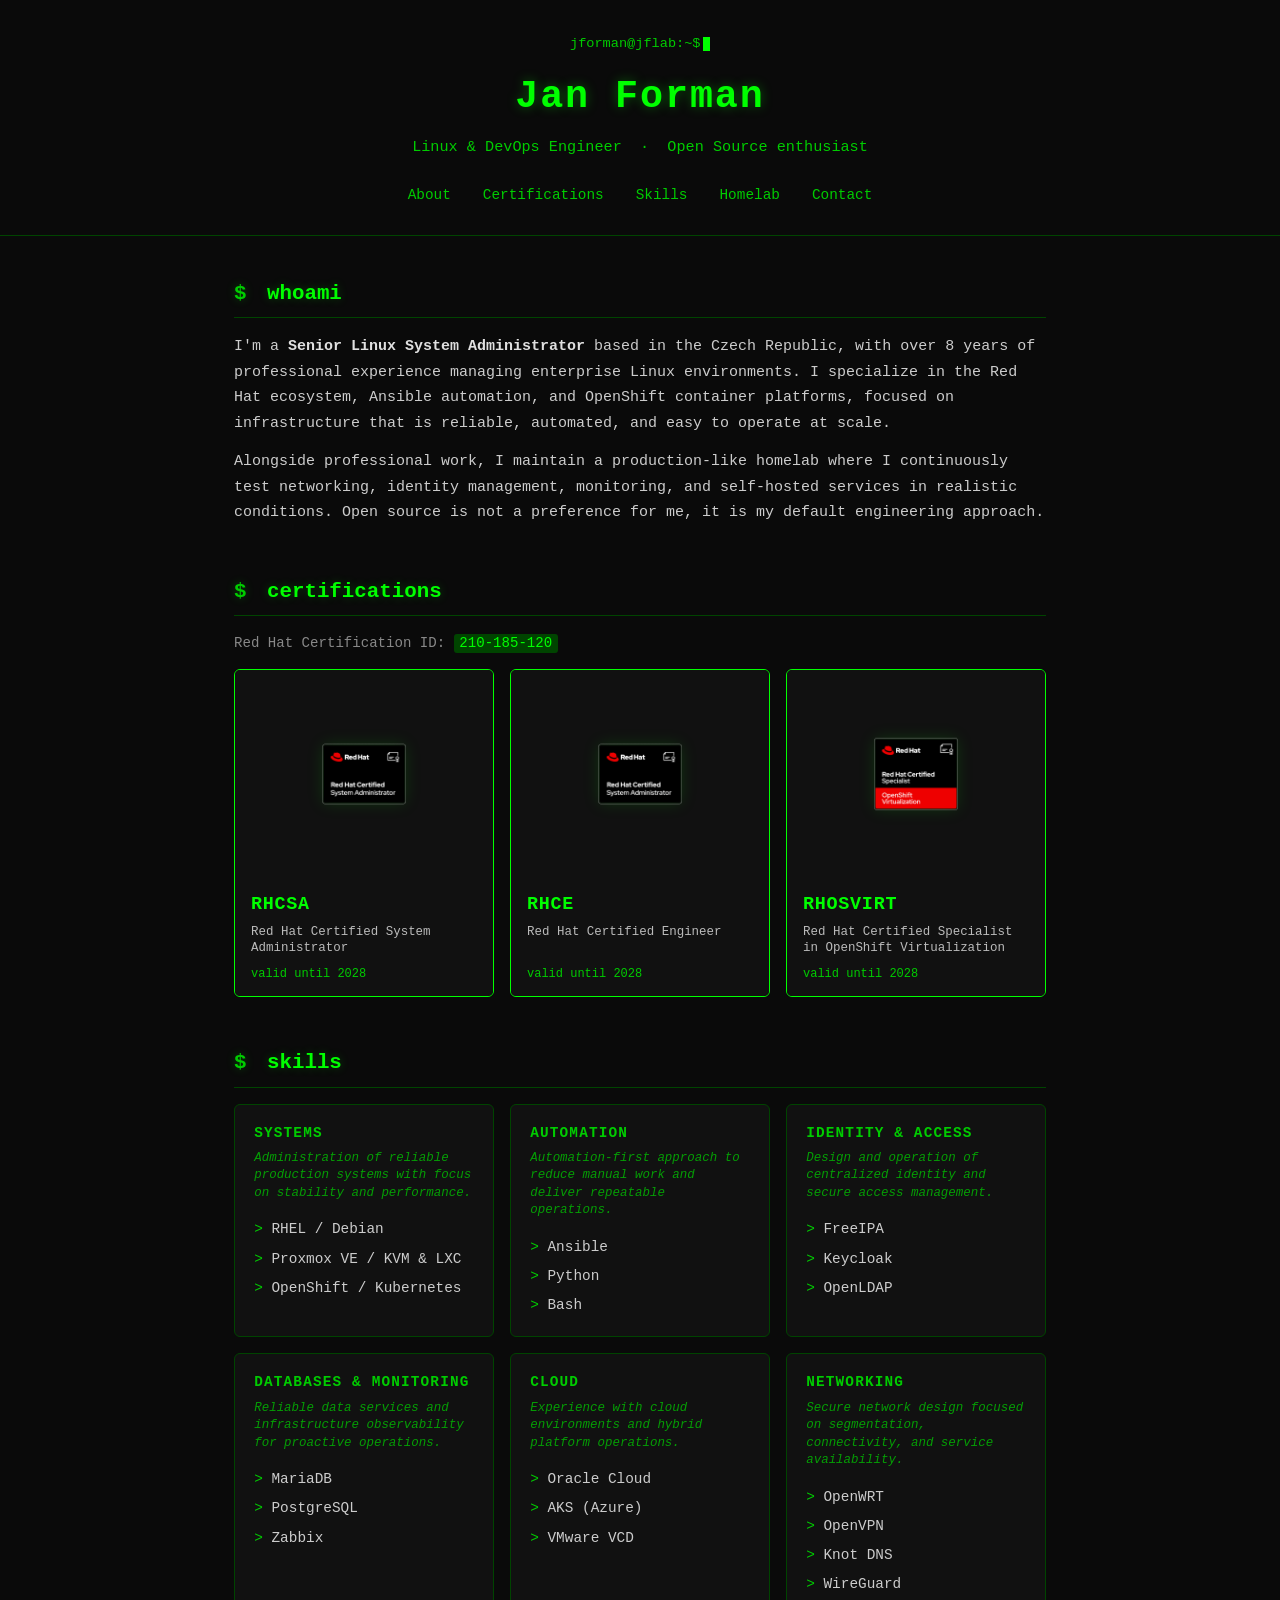
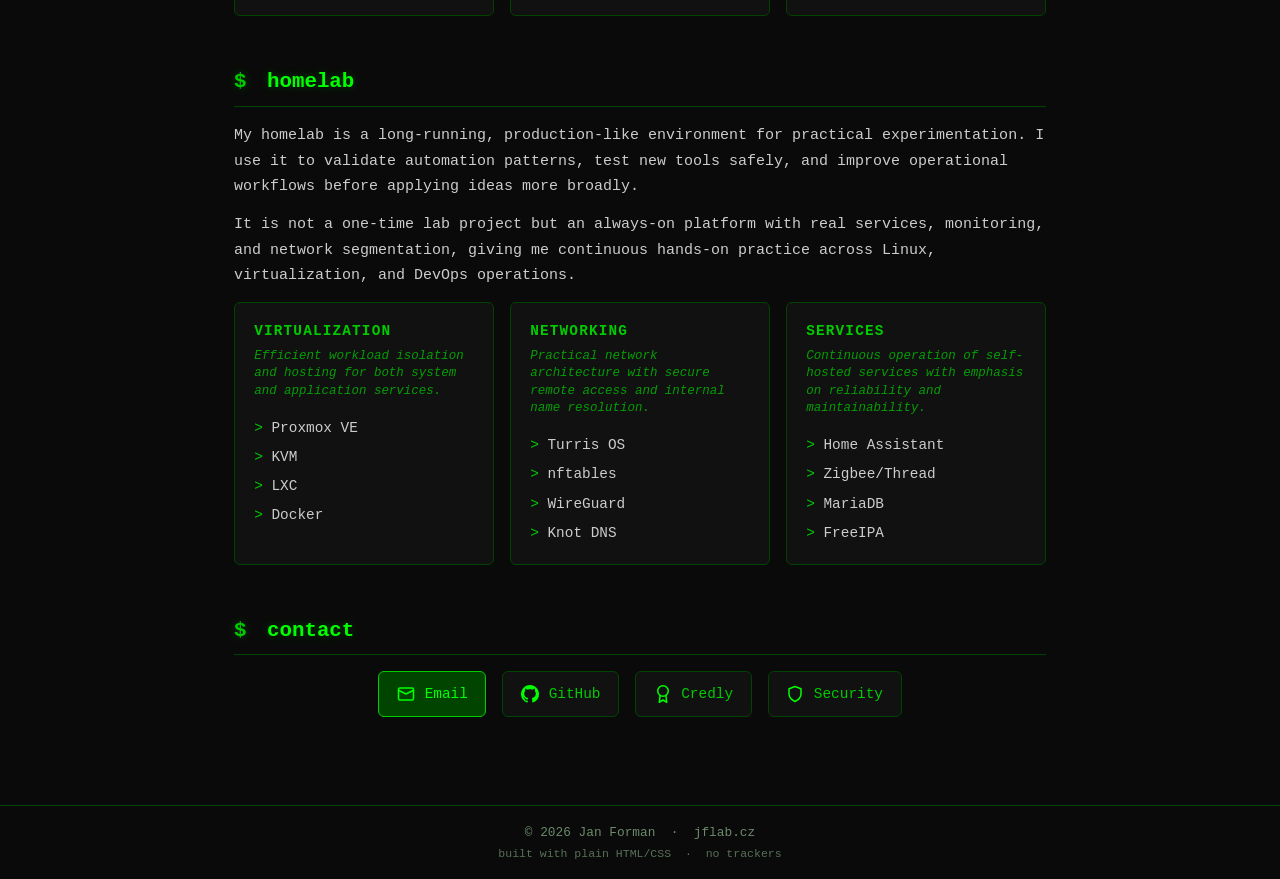
==== index.html @ ca6d727a "Serve cert badge images locally from static/badges Co-Authored-By: Claude Fable 5 <noreply@anthropic" ====
<!DOCTYPE html>
<html lang="en">
<head>
  <meta charset="UTF-8" />
  <meta name="viewport" content="width=device-width, initial-scale=1.0" />
  <title>Jan Forman - Linux/DevOps</title>
  <meta name="description" content="Jan Forman — Senior Linux System Administrator & DevOps Engineer. 8+ years of enterprise Linux, Red Hat certified (RHCSA, RHCE, OpenShift), Ansible automation, open source." />
  <meta name="author" content="Jan Forman" />
  <meta name="theme-color" content="#0a0a0a" />
  <link rel="canonical" href="https://www.jflab.cz/" />
  <meta property="og:type" content="website" />
  <meta property="og:url" content="https://www.jflab.cz/" />
  <meta property="og:title" content="Jan Forman - Linux/DevOps" />
  <meta property="og:description" content="Senior Linux System Administrator & DevOps Engineer. 8+ years of enterprise Linux, Red Hat certified, Ansible automation, open source." />
  <meta name="twitter:card" content="summary" />
  <link rel="icon" type="image/svg+xml" href="static/favicon.svg" />
  <link rel="stylesheet" href="static/styles.css" />
</head>
<body>
  <header class="site-header">
    <div class="header-inner">
      <p class="shell-line" aria-hidden="true">jforman@jflab:~$<span class="cursor"></span></p>
      <h1>Jan Forman</h1>
      <p class="tagline">Linux &amp; DevOps Engineer &nbsp;·&nbsp; Open Source enthusiast</p>
      <nav class="site-nav" aria-label="Main">
        <a href="#about">About</a>
        <a href="#certifications">Certifications</a>
        <a href="#skills">Skills</a>
        <a href="#homelab">Homelab</a>
        <a href="#contact">Contact</a>
      </nav>
    </div>
  </header>

  <main class="site-main">

<section id="about" class="section">
  <h2><span class="prompt" aria-hidden="true">$</span> whoami</h2>
  <p>
    I'm a <strong>Senior Linux System Administrator</strong> based in the Czech Republic, with over 8 years of
    professional experience managing enterprise Linux environments. I specialize in the Red Hat ecosystem,
    Ansible automation, and OpenShift container platforms, focused on infrastructure that is reliable,
    automated, and easy to operate at scale.
  </p>
  <p>
    Alongside professional work, I maintain a production-like homelab where I continuously test networking,
    identity management, monitoring, and self-hosted services in realistic conditions. Open source is not a
    preference for me, it is my default engineering approach.
  </p>
</section>

<section id="certifications" class="section">
  <h2><span class="prompt" aria-hidden="true">$</span> certifications</h2>
  <p class="cert-meta">
    Red Hat Certification ID:
    <a href="https://rhtapps.redhat.com/verify?certId=210-185-120" target="_blank" rel="noopener">
      <code>210-185-120</code>
    </a>
  </p>

  <div class="cert-grid">

    <!-- RHCSA -->
    <div class="cert-card">
      <a class="cert-badge" href="https://www.credly.com/badges/d0f8358e-c90b-48b4-a07c-50c3ff8acb03" target="_blank" rel="noopener">
        <img src="static/badges/rhcsa.png"
             alt="RHCSA badge" class="cert-img" width="160" height="160" loading="lazy" />
      </a>
      <div class="cert-label">
        <strong>RHCSA</strong>
        <span class="cert-name">Red Hat Certified System Administrator</span>
        <span class="cert-dates">valid until 2028</span>
      </div>
    </div>

    <!-- RHCE -->
    <div class="cert-card">
      <a class="cert-badge" href="https://www.credly.com/badges/4b263b5a-d915-4e40-8b89-5a761ccdc5fe" target="_blank" rel="noopener">
        <img src="static/badges/rhce.png"
             alt="RHCE badge" class="cert-img" width="160" height="160" loading="lazy" />
      </a>
      <div class="cert-label">
        <strong>RHCE</strong>
        <span class="cert-name">Red Hat Certified Engineer</span>
        <span class="cert-dates">valid until 2028</span>
      </div>
    </div>

    <!-- OpenShift Virtualization -->
    <div class="cert-card">
      <a class="cert-badge" href="https://www.credly.com/badges/3313a051-f166-4c48-84d3-2f35e83e3b36" target="_blank" rel="noopener">
        <img src="static/badges/rhosvirt.png"
             alt="RHOSVIRT badge" class="cert-img" width="160" height="160" loading="lazy" />
      </a>
      <div class="cert-label">
        <strong>RHOSVIRT</strong>
        <span class="cert-name">Red Hat Certified Specialist in OpenShift Virtualization</span>
        <span class="cert-dates">valid until 2028</span>
      </div>
    </div>

  </div>
</section>

<section id="skills" class="section">
  <h2><span class="prompt" aria-hidden="true">$</span> skills</h2>
  <div class="skills-grid">
    <div class="skill-group">
      <h3>Systems</h3>
      <p class="skill-context">Administration of reliable production systems with focus on stability and performance.</p>
      <ul>
        <li>RHEL / Debian</li>
        <li>Proxmox VE / KVM &amp; LXC</li>
        <li>OpenShift / Kubernetes</li>
      </ul>
    </div>
    <div class="skill-group">
      <h3>Automation</h3>
      <p class="skill-context">Automation-first approach to reduce manual work and deliver repeatable operations.</p>
      <ul>
        <li>Ansible</li>
        <li>Python</li>
        <li>Bash</li>
      </ul>
    </div>
    <div class="skill-group">
      <h3>Identity &amp; Access</h3>
      <p class="skill-context">Design and operation of centralized identity and secure access management.</p>
      <ul>
        <li>FreeIPA</li>
        <li>Keycloak</li>
        <li>OpenLDAP</li>
      </ul>
    </div>
    <div class="skill-group">
      <h3>Databases &amp; Monitoring</h3>
      <p class="skill-context">Reliable data services and infrastructure observability for proactive operations.</p>
      <ul>
        <li>MariaDB</li>
        <li>PostgreSQL</li>
        <li>Zabbix</li>
      </ul>
    </div>
    <div class="skill-group">
      <h3>Cloud</h3>
      <p class="skill-context">Experience with cloud environments and hybrid platform operations.</p>
      <ul>
        <li>Oracle Cloud</li>
        <li>AKS (Azure)</li>
        <li>VMware VCD</li>
      </ul>
    </div>
    <div class="skill-group">
      <h3>Networking</h3>
      <p class="skill-context">Secure network design focused on segmentation, connectivity, and service availability.</p>
      <ul>
        <li>OpenWRT</li>
        <li>OpenVPN</li>
        <li>Knot DNS</li>
        <li>WireGuard</li>
      </ul>
    </div>
  </div>
</section>

<section id="homelab" class="section">
  <h2><span class="prompt" aria-hidden="true">$</span> homelab</h2>
  <p>
    My homelab is a long-running, production-like environment for practical experimentation. I use it to
    validate automation patterns, test new tools safely, and improve operational workflows before applying
    ideas more broadly.
  </p>
  <p>
    It is not a one-time lab project but an always-on platform with real services, monitoring, and network
    segmentation, giving me continuous hands-on practice across Linux, virtualization, and DevOps operations.
  </p>
  <div class="skills-grid">
    <div class="skill-group">
      <h3>Virtualization</h3>
      <p class="skill-context">Efficient workload isolation and hosting for both system and application services.</p>
      <ul>
        <li>Proxmox VE</li>
        <li>KVM</li>
        <li>LXC</li>
        <li>Docker</li>
      </ul>
    </div>
    <div class="skill-group">
      <h3>Networking</h3>
      <p class="skill-context">Practical network architecture with secure remote access and internal name resolution.</p>
      <ul>
        <li>Turris OS</li>
        <li>nftables</li>
        <li>WireGuard</li>
        <li>Knot DNS</li>
      </ul>
    </div>
    <div class="skill-group">
      <h3>Services</h3>
      <p class="skill-context">Continuous operation of self-hosted services with emphasis on reliability and maintainability.</p>
      <ul>
        <li>Home Assistant</li>
        <li>Zigbee/Thread</li>
        <li>MariaDB</li>
        <li>FreeIPA</li>
      </ul>
    </div>
  </div>
</section>

<section id="contact" class="section">
  <h2><span class="prompt" aria-hidden="true">$</span> contact</h2>
  <div class="contact-links">
    <a class="contact-link contact-link--primary" href="mailto:jforman@jflab.cz">
      <svg class="icon" viewBox="0 0 24 24" width="18" height="18" fill="none" stroke="currentColor" stroke-width="2" stroke-linecap="round" stroke-linejoin="round" aria-hidden="true">
        <rect x="2" y="4" width="20" height="16" rx="2" />
        <path d="m22 7-10 5L2 7" />
      </svg>
      <span>Email</span>
    </a>
    <a class="contact-link" href="https://github.com/jforman96" target="_blank" rel="noopener">
      <svg class="icon" viewBox="0 0 16 16" width="18" height="18" fill="currentColor" aria-hidden="true">
        <path d="M8 0C3.58 0 0 3.58 0 8c0 3.54 2.29 6.53 5.47 7.59.4.07.55-.17.55-.38 0-.19-.01-.82-.01-1.49-2.01.37-2.53-.49-2.69-.94-.09-.23-.48-.94-.82-1.13-.28-.15-.68-.52-.01-.53.63-.01 1.08.58 1.23.82.72 1.21 1.87.87 2.33.66.07-.52.28-.87.51-1.07-1.78-.2-3.64-.89-3.64-3.95 0-.87.31-1.59.82-2.15-.08-.2-.36-1.02.08-2.12 0 0 .67-.21 2.2.82.64-.18 1.32-.27 2-.27.68 0 1.36.09 2 .27 1.53-1.04 2.2-.82 2.2-.82.44 1.1.16 1.92.08 2.12.51.56.82 1.27.82 2.15 0 3.07-1.87 3.75-3.65 3.95.29.25.54.73.54 1.48 0 1.07-.01 1.93-.01 2.2 0 .21.15.46.55.38A8.01 8.01 0 0 0 16 8c0-4.42-3.58-8-8-8z" />
      </svg>
      <span>GitHub</span>
    </a>
    <a class="contact-link" href="https://www.credly.com/users/jforman/badges" target="_blank" rel="noopener">
      <svg class="icon" viewBox="0 0 24 24" width="18" height="18" fill="none" stroke="currentColor" stroke-width="2" stroke-linecap="round" stroke-linejoin="round" aria-hidden="true">
        <circle cx="12" cy="8" r="7" />
        <polyline points="8.21 13.89 7 23 12 20 17 23 15.79 13.88" />
      </svg>
      <span>Credly</span>
    </a>
    <a class="contact-link" href=".well-known/security.txt" target="_blank" rel="noopener">
      <svg class="icon" viewBox="0 0 24 24" width="18" height="18" fill="none" stroke="currentColor" stroke-width="2" stroke-linecap="round" stroke-linejoin="round" aria-hidden="true">
        <path d="M12 22s8-4 8-10V5l-8-3-8 3v7c0 6 8 10 8 10z" />
      </svg>
      <span>Security</span>
    </a>
  </div>
</section>

  </main>

  <footer class="site-footer">
    <p>&copy; <span id="year"></span> Jan Forman &nbsp;·&nbsp; jflab.cz</p>
    <p class="footer-note">built with plain HTML/CSS &nbsp;·&nbsp; no trackers</p>
    <script>document.getElementById('year').textContent = new Date().getFullYear();</script>
  </footer>

</body>
</html>
---- static/styles.css ----
/* ── Reset & base ───────────────────────────────── */
*, *::before, *::after { box-sizing: border-box; margin: 0; padding: 0; }

:root {
  --green:      #00ff00;
  --green-dim:  #00cc00;
  --green-dark: #004400;
  --bg:         #0a0a0a;
  --bg-card:    #111111;
  --border:     #1a3a1a;
  --text:       #cccccc;
  --text-muted: #6b8a6b;
  --font:       ui-monospace, SFMono-Regular, Menlo, Consolas, 'Courier New', monospace;
}

html { scroll-behavior: smooth; }

body {
  background: var(--bg);
  color: var(--text);
  font-family: var(--font);
  font-size: 15px;
  line-height: 1.7;
  min-height: 100vh;
  display: flex;
  flex-direction: column;
}

::selection { background: var(--green-dark); color: var(--green); }

a { color: var(--green-dim); text-decoration: none; }
a:hover { color: var(--green); text-decoration: underline; }

:focus-visible {
  outline: 2px solid var(--green);
  outline-offset: 2px;
  border-radius: 2px;
}

code {
  background: var(--green-dark);
  color: var(--green);
  padding: 0.1em 0.4em;
  border-radius: 3px;
  font-family: var(--font);
}

/* ── Header ─────────────────────────────────────── */
.site-header {
  border-bottom: 1px solid var(--green-dark);
  padding: 2rem 1.5rem 1.5rem;
  text-align: center;
}

.header-inner { max-width: 860px; margin: 0 auto; }

.shell-line {
  color: var(--green-dim);
  font-size: 0.85rem;
  margin-bottom: 0.6rem;
}

.cursor {
  display: inline-block;
  width: 0.55em;
  height: 1em;
  margin-left: 0.15em;
  vertical-align: text-bottom;
  background: var(--green);
}

@media (prefers-reduced-motion: no-preference) {
  .cursor { animation: blink 1.1s steps(1) infinite; }
  @keyframes blink { 50% { opacity: 0; } }
}

.site-header h1 {
  color: var(--green);
  font-size: 2.4rem;
  letter-spacing: 0.05em;
  margin-bottom: 0.3rem;
  text-shadow: 0 0 12px rgba(0, 255, 0, 0.35);
}

.tagline {
  color: var(--green-dim);
  font-size: 0.95rem;
  margin-bottom: 1.2rem;
}

.site-nav { display: flex; flex-wrap: wrap; justify-content: center; gap: 0.4rem 1.2rem; }
.site-nav a {
  color: var(--green-dim);
  font-size: 0.9rem;
  padding: 0.2rem 0.4rem;
  border-radius: 3px;
  transition: background 0.15s;
}
.site-nav a:hover { background: var(--green-dark); color: var(--green); text-decoration: none; }

/* ── Main ────────────────────────────────────────── */
.site-main { flex: 1; max-width: 860px; width: 100%; margin: 0 auto; padding: 2.5rem 1.5rem; }

/* ── Sections ────────────────────────────────────── */
.section { margin-bottom: 3rem; }

.section h2 {
  color: var(--green);
  font-size: 1.3rem;
  margin-bottom: 1rem;
  padding-bottom: 0.4rem;
  border-bottom: 1px solid var(--green-dark);
  text-shadow: 0 0 10px rgba(0, 255, 0, 0.25);
}

.prompt { color: var(--green-dim); margin-right: 0.5rem; user-select: none; }

.section p { margin-bottom: 0.8rem; }
.section strong { color: #e0e0e0; }

/* ── Certifications ──────────────────────────────── */
.cert-meta { font-size: 0.88rem; color: #888; margin-bottom: 1.4rem; }

.cert-grid {
  display: grid;
  grid-template-columns: repeat(3, 1fr);
  gap: 1rem;
}

.cert-card {
  border: 1px solid var(--green);
  border-radius: 6px;
  overflow: hidden;
  display: flex;
  flex-direction: column;
}

.cert-badge {
  display: flex;
  justify-content: center;
  align-items: center;
  padding: 1.5rem 1rem;
  background: var(--bg-card);
  text-decoration: none;
}

.cert-badge:hover { background: #161616; }

.cert-img {
  width: 160px;
  height: 160px;
  object-fit: contain;
  display: block;
  filter: drop-shadow(0 0 8px rgba(0, 255, 0, 0.15));
  transition: filter 0.2s;
}

.cert-badge:hover .cert-img {
  filter: drop-shadow(0 0 14px rgba(0, 255, 0, 0.35));
}

.cert-label {
  background: var(--bg-card);
  padding: 0.7rem 1rem;
  display: flex;
  flex-direction: column;
  gap: 0.2rem;
  flex: 1;
}

.cert-label strong {
  color: var(--green);
  font-size: 1.15rem;
  letter-spacing: 0.04em;
}

.cert-name {
  color: #bbb;
  font-size: 0.78rem;
  line-height: 1.3;
  display: block;
  min-height: 2.6em;
}

.cert-dates {
  color: var(--green-dim);
  font-size: 0.75rem;
  margin-top: 0.3rem;
}

/* ── Skills ──────────────────────────────────────── */
.skills-grid {
  display: grid;
  grid-template-columns: repeat(auto-fit, minmax(200px, 1fr));
  gap: 1rem;
}

.skill-group {
  background: var(--bg-card);
  border: 1px solid var(--green-dark);
  border-radius: 6px;
  padding: 1rem 1.2rem;
}

.skill-group h3 {
  color: var(--green-dim);
  font-size: 0.9rem;
  text-transform: uppercase;
  letter-spacing: 0.08em;
  margin-bottom: 0.3rem;
}

.skill-context {
  color: var(--green-dim);
  font-size: 0.78rem;
  font-style: italic;
  opacity: 0.75;
  margin-bottom: 0.6rem;
  line-height: 1.4;
}

.skill-group ul { list-style: none; padding: 0; }
.skill-group li { padding: 0.15rem 0; font-size: 0.9rem; }
.skill-group li::before { content: '> '; color: var(--green-dim); }

/* ── Contact ─────────────────────────────────────── */
.contact-links {
  display: flex;
  flex-wrap: wrap;
  justify-content: center;
  gap: 1rem;
  margin-top: 0.8rem;
}

.contact-link {
  display: flex;
  align-items: center;
  gap: 0.6rem;
  background: var(--bg-card);
  border: 1px solid var(--green-dark);
  border-radius: 6px;
  padding: 0.6rem 1.1rem;
  color: var(--green-dim);
  font-size: 0.9rem;
  text-decoration: none;
  transition: border-color 0.2s, color 0.2s;
}

.contact-link .icon { color: var(--green); flex: none; }

.contact-link:hover {
  border-color: var(--green);
  color: var(--green);
  text-decoration: none;
}

.contact-link--primary {
  background: var(--green-dark);
  border-color: var(--green-dim);
  color: var(--green);
}

.contact-link--primary:hover {
  box-shadow: 0 0 12px rgba(0, 255, 0, 0.25);
}

/* ── Footer ──────────────────────────────────────── */
.site-footer {
  border-top: 1px solid var(--green-dark);
  text-align: center;
  padding: 1rem;
  font-size: 0.8rem;
  color: var(--text-muted);
}

.footer-note { font-size: 0.72rem; opacity: 0.8; }

/* ── Responsive ──────────────────────────────────── */
@media (max-width: 750px) {
  .cert-grid { grid-template-columns: 1fr; }
}

@media (max-width: 500px) {
  .skills-grid { grid-template-columns: 1fr; }
  .site-header h1 { font-size: 1.8rem; }
  .site-main { padding: 1.5rem 1rem; }
}
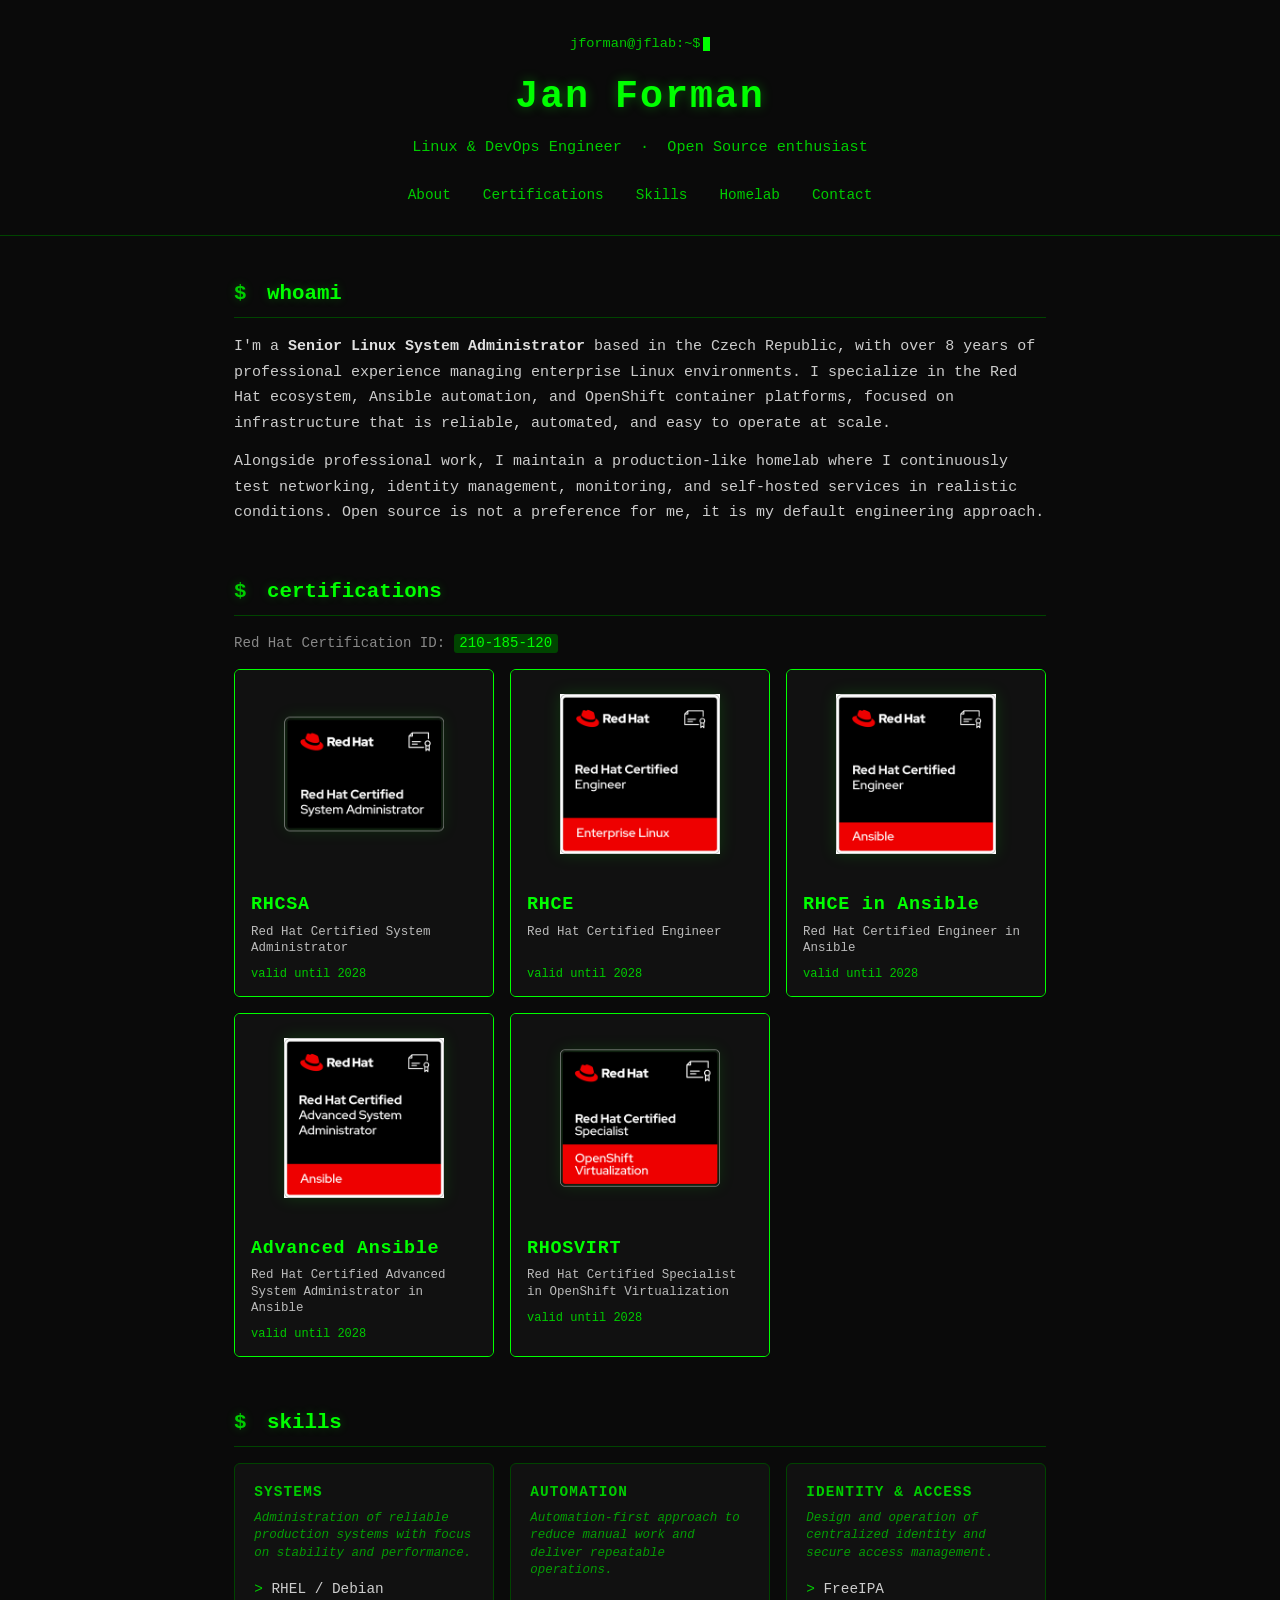
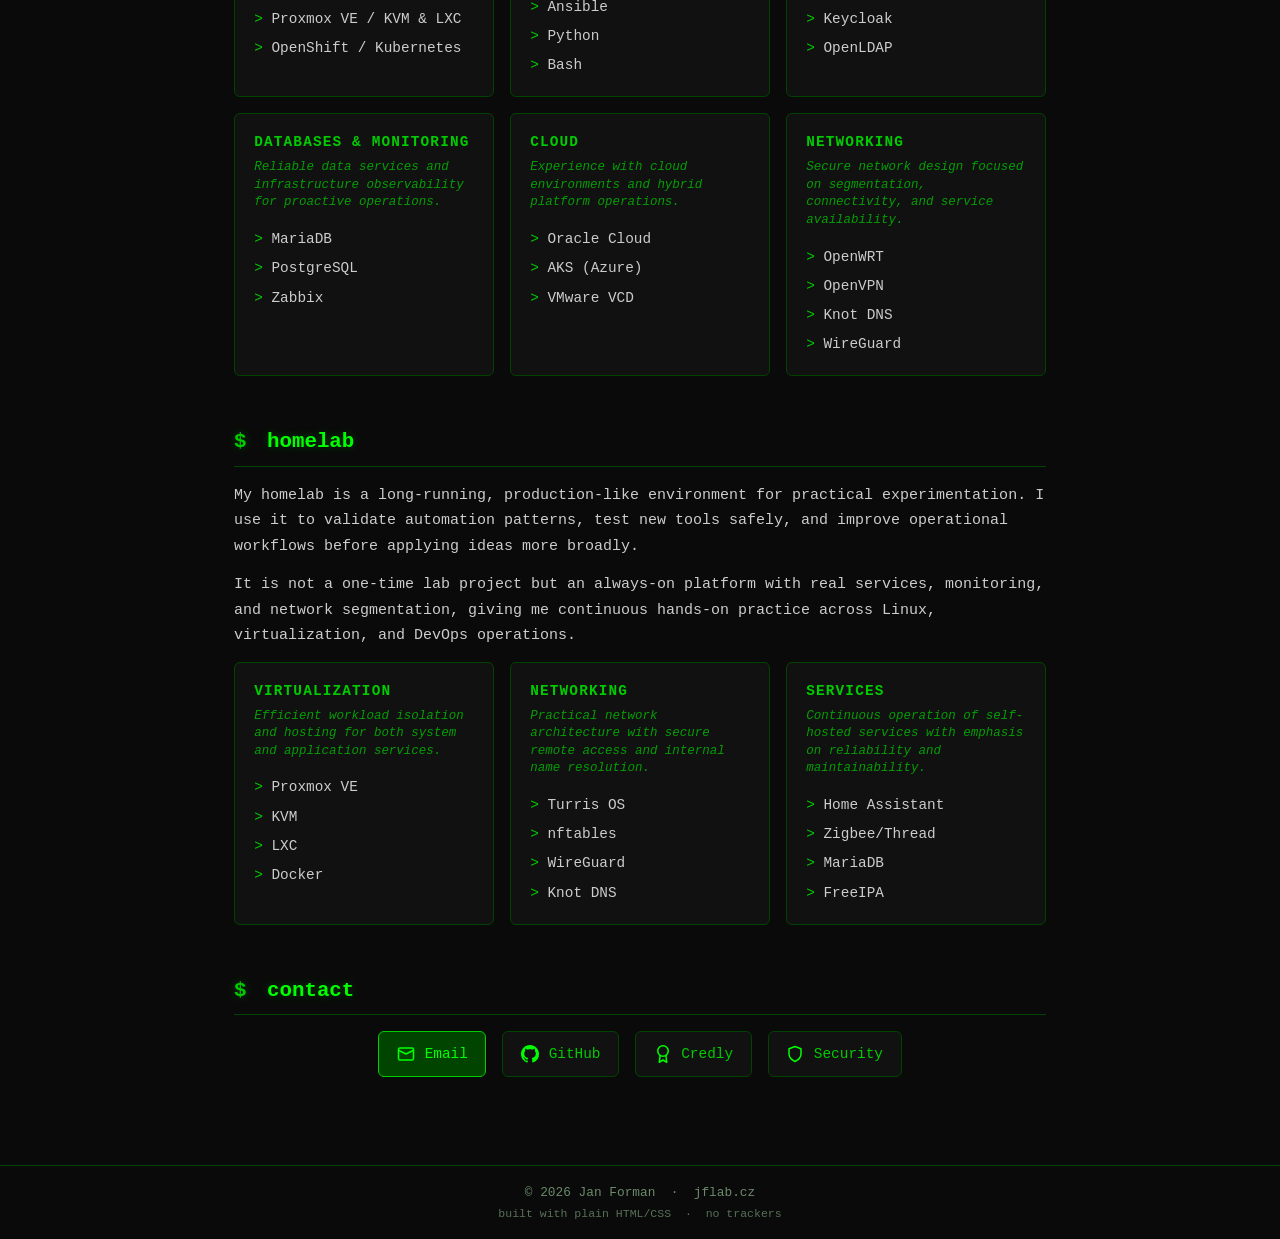
==== commit f0741171: "Add both Ansible certifications; link all cards to current Credly badges - Restore RHCE in Ansible a" ====
--- a/index.html
+++ b/index.html
@@ -62,7 +62,7 @@
 
     <!-- RHCSA -->
     <div class="cert-card">
-      <a class="cert-badge" href="https://www.credly.com/badges/d0f8358e-c90b-48b4-a07c-50c3ff8acb03" target="_blank" rel="noopener">
+      <a class="cert-badge" href="https://www.credly.com/badges/d246caf0-1f53-49b4-b7c9-4481046f3b08" target="_blank" rel="noopener">
         <img src="static/badges/rhcsa.png"
              alt="RHCSA badge" class="cert-img" width="160" height="160" loading="lazy" />
       </a>
@@ -75,7 +75,7 @@
 
     <!-- RHCE -->
     <div class="cert-card">
-      <a class="cert-badge" href="https://www.credly.com/badges/4b263b5a-d915-4e40-8b89-5a761ccdc5fe" target="_blank" rel="noopener">
+      <a class="cert-badge" href="https://www.credly.com/badges/03a46623-c9f6-402a-b62f-3ccf5efe6901" target="_blank" rel="noopener">
         <img src="static/badges/rhce.png"
              alt="RHCE badge" class="cert-img" width="160" height="160" loading="lazy" />
       </a>
@@ -86,9 +86,35 @@
       </div>
     </div>
 
+    <!-- RHCE in Ansible -->
+    <div class="cert-card">
+      <a class="cert-badge" href="https://www.credly.com/badges/4d5bcb32-4c9c-4fe3-8deb-33f613a5773c" target="_blank" rel="noopener">
+        <img src="static/badges/ansible.png"
+             alt="RHCE in Ansible badge" class="cert-img" width="160" height="160" loading="lazy" />
+      </a>
+      <div class="cert-label">
+        <strong>RHCE in Ansible</strong>
+        <span class="cert-name">Red Hat Certified Engineer in Ansible</span>
+        <span class="cert-dates">valid until 2028</span>
+      </div>
+    </div>
+
+    <!-- Advanced System Administrator in Ansible -->
+    <div class="cert-card">
+      <a class="cert-badge" href="https://www.credly.com/badges/47ffbbdb-0f67-438d-b89f-dcff8a09c133" target="_blank" rel="noopener">
+        <img src="static/badges/advansible.png"
+             alt="Advanced Ansible badge" class="cert-img" width="160" height="160" loading="lazy" />
+      </a>
+      <div class="cert-label">
+        <strong>Advanced Ansible</strong>
+        <span class="cert-name">Red Hat Certified Advanced System Administrator in Ansible</span>
+        <span class="cert-dates">valid until 2028</span>
+      </div>
+    </div>
+
     <!-- OpenShift Virtualization -->
     <div class="cert-card">
-      <a class="cert-badge" href="https://www.credly.com/badges/3313a051-f166-4c48-84d3-2f35e83e3b36" target="_blank" rel="noopener">
+      <a class="cert-badge" href="https://www.credly.com/badges/fdb47840-4fb1-4d2a-9c6e-414713d9fbb8" target="_blank" rel="noopener">
         <img src="static/badges/rhosvirt.png"
              alt="RHOSVIRT badge" class="cert-img" width="160" height="160" loading="lazy" />
       </a>
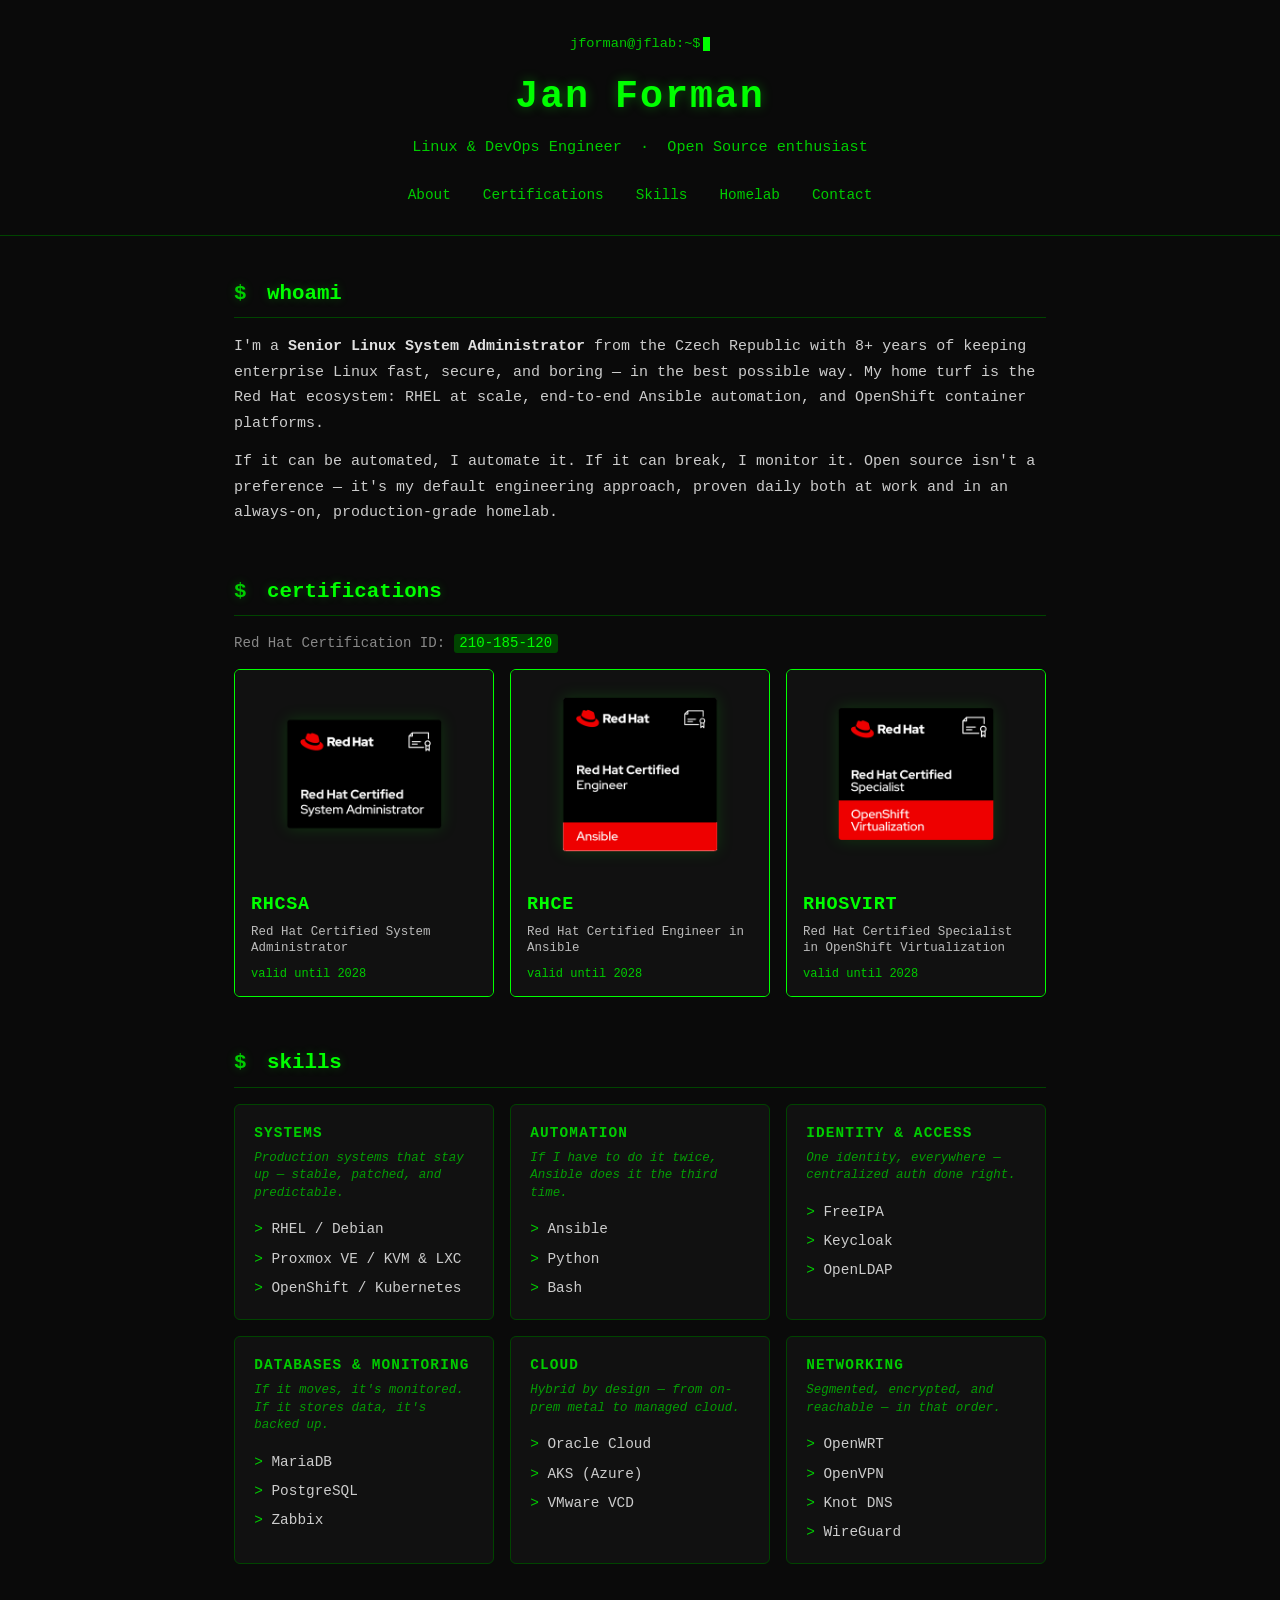
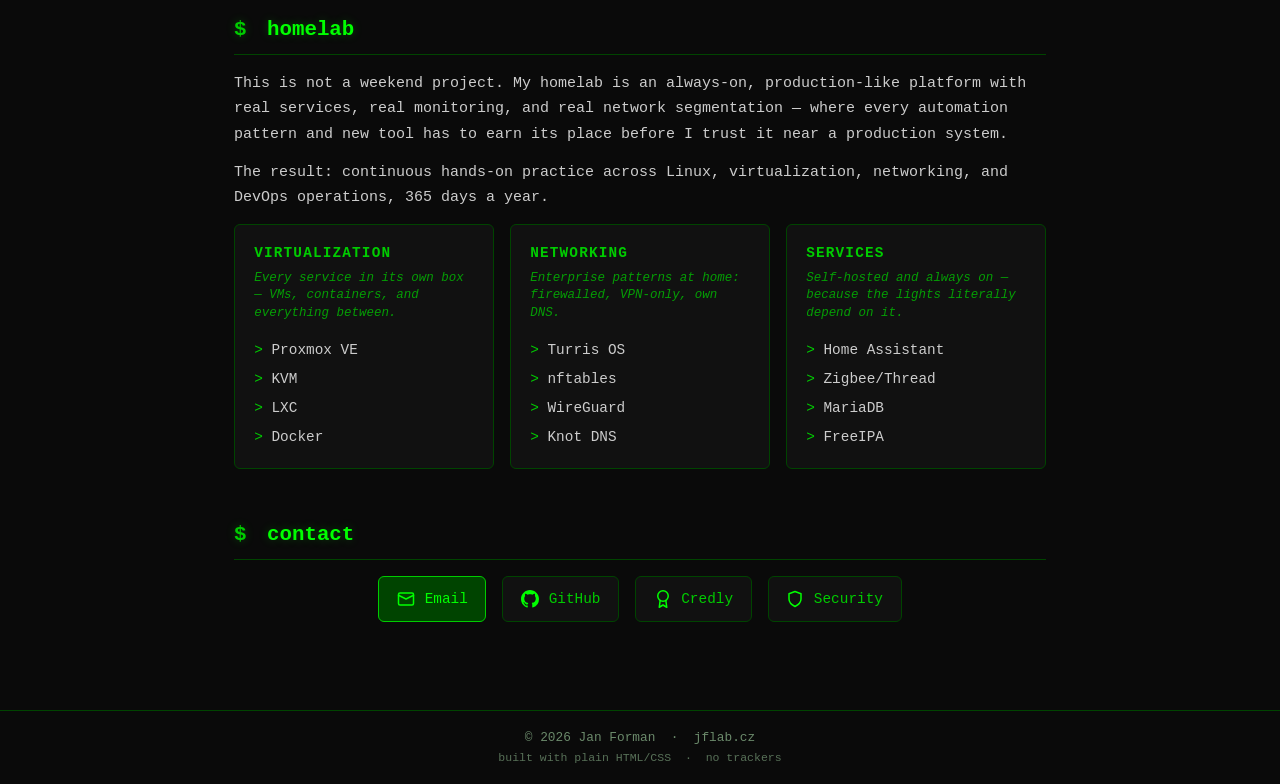
==== commit 19f9ee5a: "Trim to 3 cert cards, remove white badge frames, recruiter-friendly copy - Certifications: RHCSA, RH" ====
--- a/index.html
+++ b/index.html
@@ -37,15 +37,14 @@
 <section id="about" class="section">
   <h2><span class="prompt" aria-hidden="true">$</span> whoami</h2>
   <p>
-    I'm a <strong>Senior Linux System Administrator</strong> based in the Czech Republic, with over 8 years of
-    professional experience managing enterprise Linux environments. I specialize in the Red Hat ecosystem,
-    Ansible automation, and OpenShift container platforms, focused on infrastructure that is reliable,
-    automated, and easy to operate at scale.
-  </p>
-  <p>
-    Alongside professional work, I maintain a production-like homelab where I continuously test networking,
-    identity management, monitoring, and self-hosted services in realistic conditions. Open source is not a
-    preference for me, it is my default engineering approach.
+    I'm a <strong>Senior Linux System Administrator</strong> from the Czech Republic with 8+ years of keeping
+    enterprise Linux fast, secure, and boring — in the best possible way. My home turf is the Red Hat
+    ecosystem: RHEL at scale, end-to-end Ansible automation, and OpenShift container platforms.
+  </p>
+  <p>
+    If it can be automated, I automate it. If it can break, I monitor it. Open source isn't a preference —
+    it's my default engineering approach, proven daily both at work and in an always-on, production-grade
+    homelab.
   </p>
 </section>
 
@@ -73,41 +72,15 @@
       </div>
     </div>
 
-    <!-- RHCE -->
+    <!-- RHCE (Ansible) -->
     <div class="cert-card">
-      <a class="cert-badge" href="https://www.credly.com/badges/03a46623-c9f6-402a-b62f-3ccf5efe6901" target="_blank" rel="noopener">
-        <img src="static/badges/rhce.png"
+      <a class="cert-badge" href="https://www.credly.com/badges/4d5bcb32-4c9c-4fe3-8deb-33f613a5773c" target="_blank" rel="noopener">
+        <img src="static/badges/ansible.png"
              alt="RHCE badge" class="cert-img" width="160" height="160" loading="lazy" />
       </a>
       <div class="cert-label">
         <strong>RHCE</strong>
-        <span class="cert-name">Red Hat Certified Engineer</span>
-        <span class="cert-dates">valid until 2028</span>
-      </div>
-    </div>
-
-    <!-- RHCE in Ansible -->
-    <div class="cert-card">
-      <a class="cert-badge" href="https://www.credly.com/badges/4d5bcb32-4c9c-4fe3-8deb-33f613a5773c" target="_blank" rel="noopener">
-        <img src="static/badges/ansible.png"
-             alt="RHCE in Ansible badge" class="cert-img" width="160" height="160" loading="lazy" />
-      </a>
-      <div class="cert-label">
-        <strong>RHCE in Ansible</strong>
         <span class="cert-name">Red Hat Certified Engineer in Ansible</span>
-        <span class="cert-dates">valid until 2028</span>
-      </div>
-    </div>
-
-    <!-- Advanced System Administrator in Ansible -->
-    <div class="cert-card">
-      <a class="cert-badge" href="https://www.credly.com/badges/47ffbbdb-0f67-438d-b89f-dcff8a09c133" target="_blank" rel="noopener">
-        <img src="static/badges/advansible.png"
-             alt="Advanced Ansible badge" class="cert-img" width="160" height="160" loading="lazy" />
-      </a>
-      <div class="cert-label">
-        <strong>Advanced Ansible</strong>
-        <span class="cert-name">Red Hat Certified Advanced System Administrator in Ansible</span>
         <span class="cert-dates">valid until 2028</span>
       </div>
     </div>
@@ -133,7 +106,7 @@
   <div class="skills-grid">
     <div class="skill-group">
       <h3>Systems</h3>
-      <p class="skill-context">Administration of reliable production systems with focus on stability and performance.</p>
+      <p class="skill-context">Production systems that stay up — stable, patched, and predictable.</p>
       <ul>
         <li>RHEL / Debian</li>
         <li>Proxmox VE / KVM &amp; LXC</li>
@@ -142,7 +115,7 @@
     </div>
     <div class="skill-group">
       <h3>Automation</h3>
-      <p class="skill-context">Automation-first approach to reduce manual work and deliver repeatable operations.</p>
+      <p class="skill-context">If I have to do it twice, Ansible does it the third time.</p>
       <ul>
         <li>Ansible</li>
         <li>Python</li>
@@ -151,7 +124,7 @@
     </div>
     <div class="skill-group">
       <h3>Identity &amp; Access</h3>
-      <p class="skill-context">Design and operation of centralized identity and secure access management.</p>
+      <p class="skill-context">One identity, everywhere — centralized auth done right.</p>
       <ul>
         <li>FreeIPA</li>
         <li>Keycloak</li>
@@ -160,7 +133,7 @@
     </div>
     <div class="skill-group">
       <h3>Databases &amp; Monitoring</h3>
-      <p class="skill-context">Reliable data services and infrastructure observability for proactive operations.</p>
+      <p class="skill-context">If it moves, it's monitored. If it stores data, it's backed up.</p>
       <ul>
         <li>MariaDB</li>
         <li>PostgreSQL</li>
@@ -169,7 +142,7 @@
     </div>
     <div class="skill-group">
       <h3>Cloud</h3>
-      <p class="skill-context">Experience with cloud environments and hybrid platform operations.</p>
+      <p class="skill-context">Hybrid by design — from on-prem metal to managed cloud.</p>
       <ul>
         <li>Oracle Cloud</li>
         <li>AKS (Azure)</li>
@@ -178,7 +151,7 @@
     </div>
     <div class="skill-group">
       <h3>Networking</h3>
-      <p class="skill-context">Secure network design focused on segmentation, connectivity, and service availability.</p>
+      <p class="skill-context">Segmented, encrypted, and reachable — in that order.</p>
       <ul>
         <li>OpenWRT</li>
         <li>OpenVPN</li>
@@ -192,18 +165,18 @@
 <section id="homelab" class="section">
   <h2><span class="prompt" aria-hidden="true">$</span> homelab</h2>
   <p>
-    My homelab is a long-running, production-like environment for practical experimentation. I use it to
-    validate automation patterns, test new tools safely, and improve operational workflows before applying
-    ideas more broadly.
-  </p>
-  <p>
-    It is not a one-time lab project but an always-on platform with real services, monitoring, and network
-    segmentation, giving me continuous hands-on practice across Linux, virtualization, and DevOps operations.
+    This is not a weekend project. My homelab is an always-on, production-like platform with real services,
+    real monitoring, and real network segmentation — where every automation pattern and new tool has to earn
+    its place before I trust it near a production system.
+  </p>
+  <p>
+    The result: continuous hands-on practice across Linux, virtualization, networking, and DevOps operations,
+    365 days a year.
   </p>
   <div class="skills-grid">
     <div class="skill-group">
       <h3>Virtualization</h3>
-      <p class="skill-context">Efficient workload isolation and hosting for both system and application services.</p>
+      <p class="skill-context">Every service in its own box — VMs, containers, and everything between.</p>
       <ul>
         <li>Proxmox VE</li>
         <li>KVM</li>
@@ -213,7 +186,7 @@
     </div>
     <div class="skill-group">
       <h3>Networking</h3>
-      <p class="skill-context">Practical network architecture with secure remote access and internal name resolution.</p>
+      <p class="skill-context">Enterprise patterns at home: firewalled, VPN-only, own DNS.</p>
       <ul>
         <li>Turris OS</li>
         <li>nftables</li>
@@ -223,7 +196,7 @@
     </div>
     <div class="skill-group">
       <h3>Services</h3>
-      <p class="skill-context">Continuous operation of self-hosted services with emphasis on reliability and maintainability.</p>
+      <p class="skill-context">Self-hosted and always on — because the lights literally depend on it.</p>
       <ul>
         <li>Home Assistant</li>
         <li>Zigbee/Thread</li>
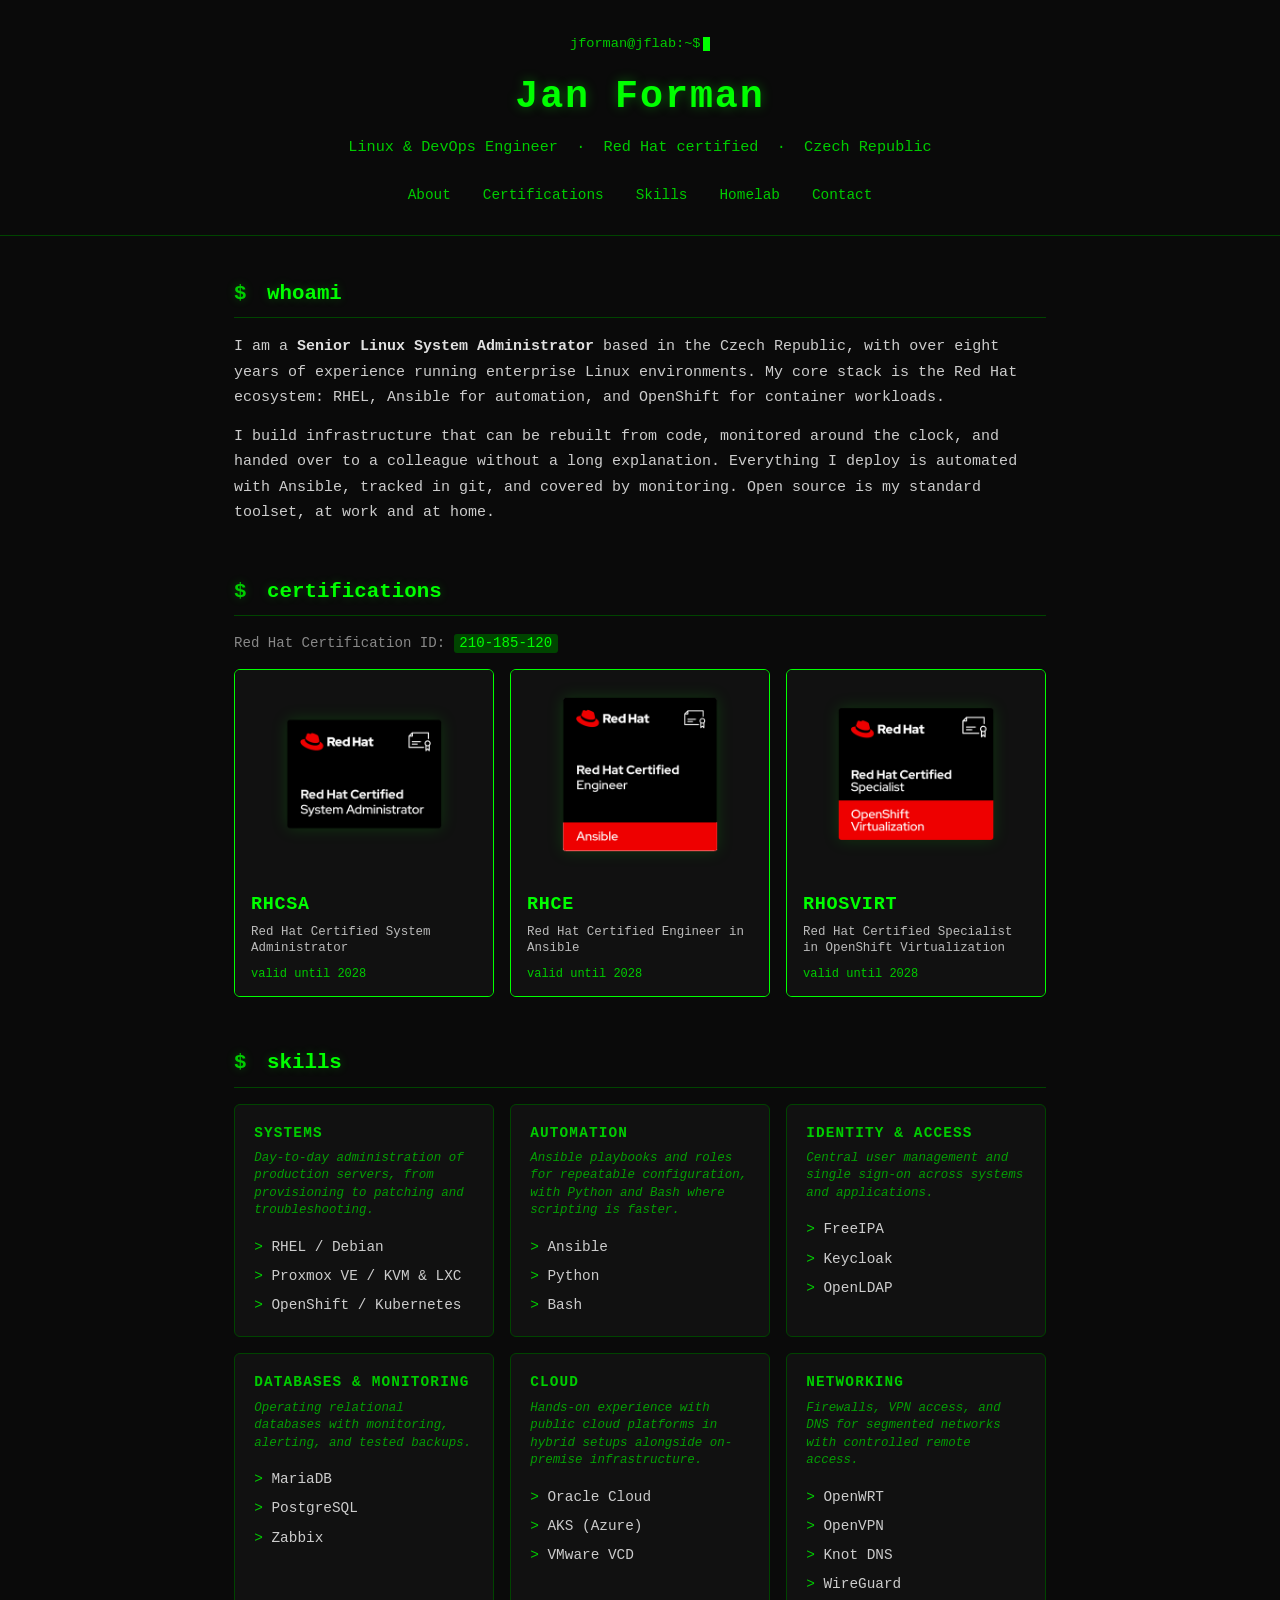
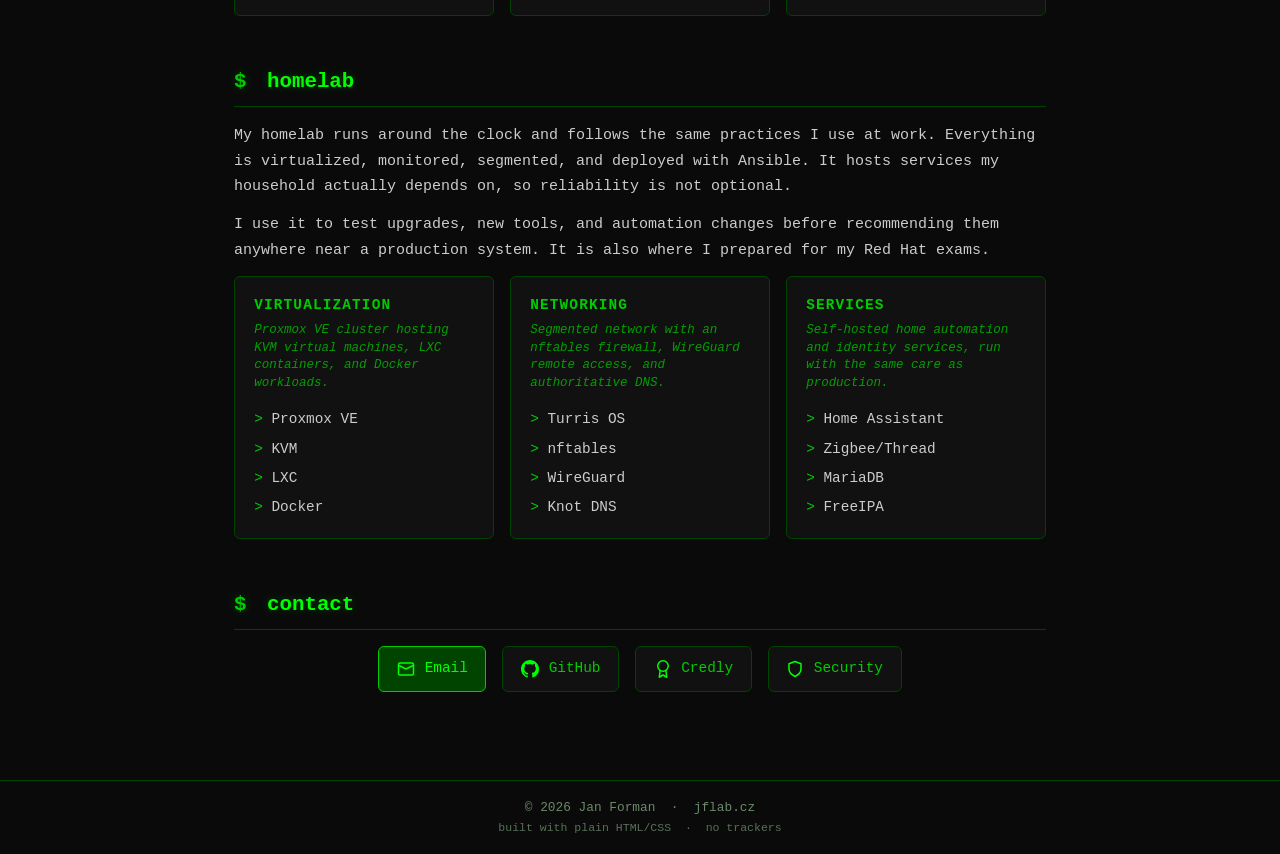
==== commit 36c86732: "Rewrite page copy in a plain professional voice Replace slogan-style lines with specific, factual de" ====
--- a/index.html
+++ b/index.html
@@ -4,24 +4,62 @@
   <meta charset="UTF-8" />
   <meta name="viewport" content="width=device-width, initial-scale=1.0" />
   <title>Jan Forman - Linux/DevOps</title>
-  <meta name="description" content="Jan Forman — Senior Linux System Administrator & DevOps Engineer. 8+ years of enterprise Linux, Red Hat certified (RHCSA, RHCE, OpenShift), Ansible automation, open source." />
+  <meta name="description" content="Jan Forman, Senior Linux System Administrator and DevOps Engineer in the Czech Republic. Red Hat certified (RHCSA, RHCE, OpenShift), specializing in RHEL, Ansible automation, and open source infrastructure." />
   <meta name="author" content="Jan Forman" />
   <meta name="theme-color" content="#0a0a0a" />
   <link rel="canonical" href="https://www.jflab.cz/" />
   <meta property="og:type" content="website" />
   <meta property="og:url" content="https://www.jflab.cz/" />
   <meta property="og:title" content="Jan Forman - Linux/DevOps" />
-  <meta property="og:description" content="Senior Linux System Administrator & DevOps Engineer. 8+ years of enterprise Linux, Red Hat certified, Ansible automation, open source." />
+  <meta property="og:description" content="Senior Linux System Administrator and DevOps Engineer. Red Hat certified, specializing in RHEL, Ansible automation, and open source infrastructure." />
   <meta name="twitter:card" content="summary" />
+  <link rel="author" href="humans.txt" />
   <link rel="icon" type="image/svg+xml" href="static/favicon.svg" />
   <link rel="stylesheet" href="static/styles.css" />
+  <script type="application/ld+json">
+  {
+    "@context": "https://schema.org",
+    "@type": "Person",
+    "name": "Jan Forman",
+    "jobTitle": "Senior Linux System Administrator",
+    "description": "Linux & DevOps Engineer specializing in the Red Hat ecosystem, Ansible automation, and OpenShift container platforms.",
+    "url": "https://www.jflab.cz/",
+    "email": "mailto:jforman@jflab.cz",
+    "address": { "@type": "PostalAddress", "addressCountry": "CZ" },
+    "sameAs": [
+      "https://github.com/jforman96",
+      "https://www.credly.com/users/jforman/badges"
+    ],
+    "knowsAbout": ["Linux", "RHEL", "Ansible", "OpenShift", "Kubernetes", "Proxmox VE", "FreeIPA", "DevOps"],
+    "hasCredential": [
+      {
+        "@type": "EducationalOccupationalCredential",
+        "name": "Red Hat Certified System Administrator (RHCSA)",
+        "url": "https://www.credly.com/badges/d246caf0-1f53-49b4-b7c9-4481046f3b08",
+        "credentialCategory": "certification"
+      },
+      {
+        "@type": "EducationalOccupationalCredential",
+        "name": "Red Hat Certified Engineer in Ansible (RHCE)",
+        "url": "https://www.credly.com/badges/4d5bcb32-4c9c-4fe3-8deb-33f613a5773c",
+        "credentialCategory": "certification"
+      },
+      {
+        "@type": "EducationalOccupationalCredential",
+        "name": "Red Hat Certified Specialist in OpenShift Virtualization",
+        "url": "https://www.credly.com/badges/fdb47840-4fb1-4d2a-9c6e-414713d9fbb8",
+        "credentialCategory": "certification"
+      }
+    ]
+  }
+  </script>
 </head>
 <body>
   <header class="site-header">
     <div class="header-inner">
       <p class="shell-line" aria-hidden="true">jforman@jflab:~$<span class="cursor"></span></p>
       <h1>Jan Forman</h1>
-      <p class="tagline">Linux &amp; DevOps Engineer &nbsp;·&nbsp; Open Source enthusiast</p>
+      <p class="tagline">Linux &amp; DevOps Engineer &nbsp;·&nbsp; Red Hat certified &nbsp;·&nbsp; Czech Republic</p>
       <nav class="site-nav" aria-label="Main">
         <a href="#about">About</a>
         <a href="#certifications">Certifications</a>
@@ -37,14 +75,14 @@
 <section id="about" class="section">
   <h2><span class="prompt" aria-hidden="true">$</span> whoami</h2>
   <p>
-    I'm a <strong>Senior Linux System Administrator</strong> from the Czech Republic with 8+ years of keeping
-    enterprise Linux fast, secure, and boring — in the best possible way. My home turf is the Red Hat
-    ecosystem: RHEL at scale, end-to-end Ansible automation, and OpenShift container platforms.
+    I am a <strong>Senior Linux System Administrator</strong> based in the Czech Republic, with over eight
+    years of experience running enterprise Linux environments. My core stack is the Red Hat ecosystem:
+    RHEL, Ansible for automation, and OpenShift for container workloads.
   </p>
   <p>
-    If it can be automated, I automate it. If it can break, I monitor it. Open source isn't a preference —
-    it's my default engineering approach, proven daily both at work and in an always-on, production-grade
-    homelab.
+    I build infrastructure that can be rebuilt from code, monitored around the clock, and handed over to a
+    colleague without a long explanation. Everything I deploy is automated with Ansible, tracked in git,
+    and covered by monitoring. Open source is my standard toolset, at work and at home.
   </p>
 </section>
 
@@ -106,7 +144,7 @@
   <div class="skills-grid">
     <div class="skill-group">
       <h3>Systems</h3>
-      <p class="skill-context">Production systems that stay up — stable, patched, and predictable.</p>
+      <p class="skill-context">Day-to-day administration of production servers, from provisioning to patching and troubleshooting.</p>
       <ul>
         <li>RHEL / Debian</li>
         <li>Proxmox VE / KVM &amp; LXC</li>
@@ -115,7 +153,7 @@
     </div>
     <div class="skill-group">
       <h3>Automation</h3>
-      <p class="skill-context">If I have to do it twice, Ansible does it the third time.</p>
+      <p class="skill-context">Ansible playbooks and roles for repeatable configuration, with Python and Bash where scripting is faster.</p>
       <ul>
         <li>Ansible</li>
         <li>Python</li>
@@ -124,7 +162,7 @@
     </div>
     <div class="skill-group">
       <h3>Identity &amp; Access</h3>
-      <p class="skill-context">One identity, everywhere — centralized auth done right.</p>
+      <p class="skill-context">Central user management and single sign-on across systems and applications.</p>
       <ul>
         <li>FreeIPA</li>
         <li>Keycloak</li>
@@ -133,7 +171,7 @@
     </div>
     <div class="skill-group">
       <h3>Databases &amp; Monitoring</h3>
-      <p class="skill-context">If it moves, it's monitored. If it stores data, it's backed up.</p>
+      <p class="skill-context">Operating relational databases with monitoring, alerting, and tested backups.</p>
       <ul>
         <li>MariaDB</li>
         <li>PostgreSQL</li>
@@ -142,7 +180,7 @@
     </div>
     <div class="skill-group">
       <h3>Cloud</h3>
-      <p class="skill-context">Hybrid by design — from on-prem metal to managed cloud.</p>
+      <p class="skill-context">Hands-on experience with public cloud platforms in hybrid setups alongside on-premise infrastructure.</p>
       <ul>
         <li>Oracle Cloud</li>
         <li>AKS (Azure)</li>
@@ -151,7 +189,7 @@
     </div>
     <div class="skill-group">
       <h3>Networking</h3>
-      <p class="skill-context">Segmented, encrypted, and reachable — in that order.</p>
+      <p class="skill-context">Firewalls, VPN access, and DNS for segmented networks with controlled remote access.</p>
       <ul>
         <li>OpenWRT</li>
         <li>OpenVPN</li>
@@ -165,18 +203,18 @@
 <section id="homelab" class="section">
   <h2><span class="prompt" aria-hidden="true">$</span> homelab</h2>
   <p>
-    This is not a weekend project. My homelab is an always-on, production-like platform with real services,
-    real monitoring, and real network segmentation — where every automation pattern and new tool has to earn
-    its place before I trust it near a production system.
+    My homelab runs around the clock and follows the same practices I use at work. Everything is
+    virtualized, monitored, segmented, and deployed with Ansible. It hosts services my household actually
+    depends on, so reliability is not optional.
   </p>
   <p>
-    The result: continuous hands-on practice across Linux, virtualization, networking, and DevOps operations,
-    365 days a year.
+    I use it to test upgrades, new tools, and automation changes before recommending them anywhere near a
+    production system. It is also where I prepared for my Red Hat exams.
   </p>
   <div class="skills-grid">
     <div class="skill-group">
       <h3>Virtualization</h3>
-      <p class="skill-context">Every service in its own box — VMs, containers, and everything between.</p>
+      <p class="skill-context">Proxmox VE cluster hosting KVM virtual machines, LXC containers, and Docker workloads.</p>
       <ul>
         <li>Proxmox VE</li>
         <li>KVM</li>
@@ -186,7 +224,7 @@
     </div>
     <div class="skill-group">
       <h3>Networking</h3>
-      <p class="skill-context">Enterprise patterns at home: firewalled, VPN-only, own DNS.</p>
+      <p class="skill-context">Segmented network with an nftables firewall, WireGuard remote access, and authoritative DNS.</p>
       <ul>
         <li>Turris OS</li>
         <li>nftables</li>
@@ -196,7 +234,7 @@
     </div>
     <div class="skill-group">
       <h3>Services</h3>
-      <p class="skill-context">Self-hosted and always on — because the lights literally depend on it.</p>
+      <p class="skill-context">Self-hosted home automation and identity services, run with the same care as production.</p>
       <ul>
         <li>Home Assistant</li>
         <li>Zigbee/Thread</li>
@@ -217,13 +255,13 @@
       </svg>
       <span>Email</span>
     </a>
-    <a class="contact-link" href="https://github.com/jforman96" target="_blank" rel="noopener">
+    <a class="contact-link" href="https://github.com/jforman96" target="_blank" rel="me noopener">
       <svg class="icon" viewBox="0 0 16 16" width="18" height="18" fill="currentColor" aria-hidden="true">
         <path d="M8 0C3.58 0 0 3.58 0 8c0 3.54 2.29 6.53 5.47 7.59.4.07.55-.17.55-.38 0-.19-.01-.82-.01-1.49-2.01.37-2.53-.49-2.69-.94-.09-.23-.48-.94-.82-1.13-.28-.15-.68-.52-.01-.53.63-.01 1.08.58 1.23.82.72 1.21 1.87.87 2.33.66.07-.52.28-.87.51-1.07-1.78-.2-3.64-.89-3.64-3.95 0-.87.31-1.59.82-2.15-.08-.2-.36-1.02.08-2.12 0 0 .67-.21 2.2.82.64-.18 1.32-.27 2-.27.68 0 1.36.09 2 .27 1.53-1.04 2.2-.82 2.2-.82.44 1.1.16 1.92.08 2.12.51.56.82 1.27.82 2.15 0 3.07-1.87 3.75-3.65 3.95.29.25.54.73.54 1.48 0 1.07-.01 1.93-.01 2.2 0 .21.15.46.55.38A8.01 8.01 0 0 0 16 8c0-4.42-3.58-8-8-8z" />
       </svg>
       <span>GitHub</span>
     </a>
-    <a class="contact-link" href="https://www.credly.com/users/jforman/badges" target="_blank" rel="noopener">
+    <a class="contact-link" href="https://www.credly.com/users/jforman/badges" target="_blank" rel="me noopener">
       <svg class="icon" viewBox="0 0 24 24" width="18" height="18" fill="none" stroke="currentColor" stroke-width="2" stroke-linecap="round" stroke-linejoin="round" aria-hidden="true">
         <circle cx="12" cy="8" r="7" />
         <polyline points="8.21 13.89 7 23 12 20 17 23 15.79 13.88" />
@@ -244,7 +282,20 @@
   <footer class="site-footer">
     <p>&copy; <span id="year"></span> Jan Forman &nbsp;·&nbsp; jflab.cz</p>
     <p class="footer-note">built with plain HTML/CSS &nbsp;·&nbsp; no trackers</p>
-    <script>document.getElementById('year').textContent = new Date().getFullYear();</script>
+    <script>
+      document.getElementById('year').textContent = new Date().getFullYear();
+      console.log('%c jforman@jflab:~$ whoami ', 'background:#0a0a0a;color:#00ff00;font-family:monospace;font-size:14px;padding:4px 8px;border:1px solid #004400;');
+      console.log('%c' + [
+        'Jan Forman',
+        '──────────────────────────────────────',
+        'Role:     Senior Linux System Administrator',
+        'Focus:    RHEL · Ansible · OpenShift',
+        'Certs:    RHCSA · RHCE · RHOSVIRT',
+        'Verify:   rhtapps.redhat.com/verify?certId=210-185-120',
+        'PGP:      gpg --locate-keys jforman@jflab.cz',
+        'Contact:  jforman@jflab.cz',
+      ].join('\n'), 'color:#00cc00;font-family:monospace;line-height:1.5;');
+    </script>
   </footer>
 
 </body>
